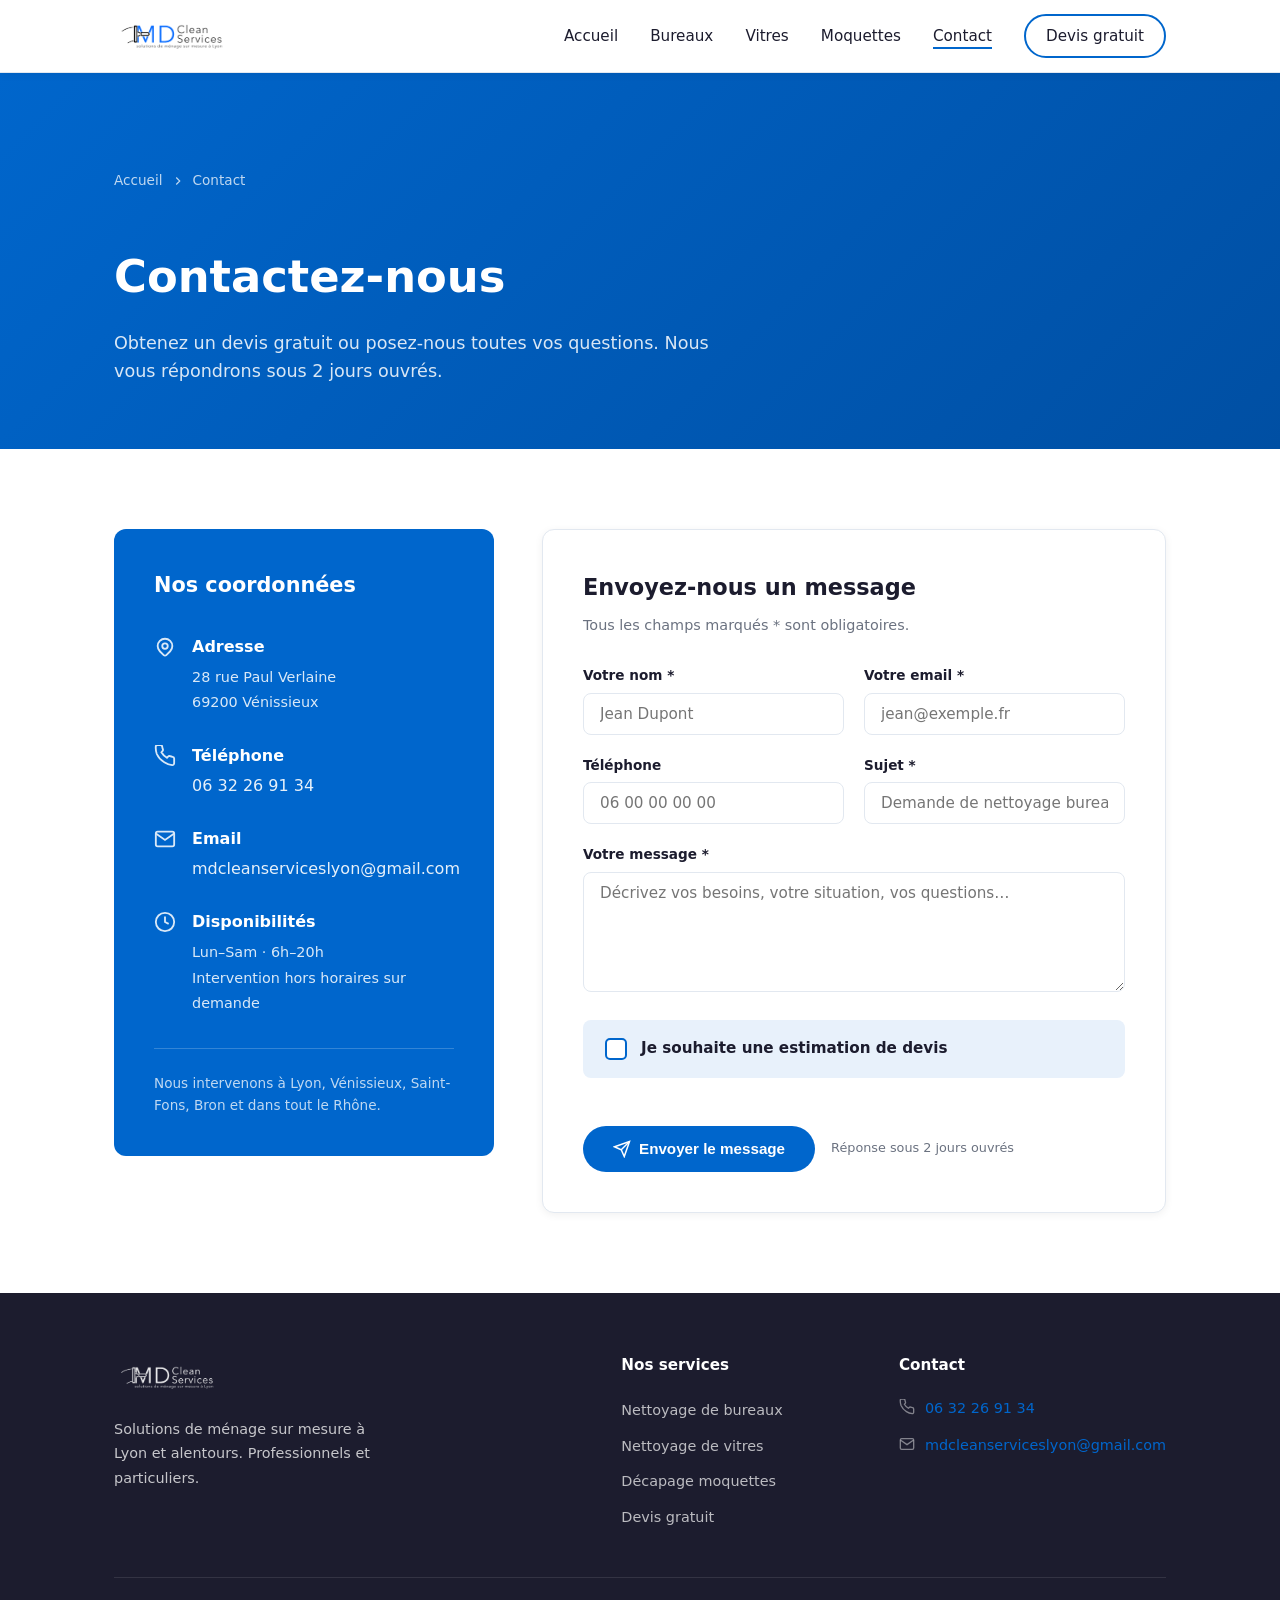
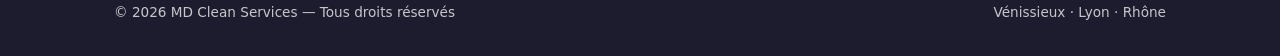
==== contact.html @ 0ec76979 "feat: 🚀 init site statique MD Clean Services — bêta - Pages : accueil, bureaux, vitres, moquettes, c" ====
<!DOCTYPE html>
<html lang="fr">
<head>
  <meta charset="UTF-8">
  <meta name="viewport" content="width=device-width, initial-scale=1.0">
  <title>Contact & Devis gratuit – MD Clean Services Lyon</title>
  <meta name="description" content="Contactez MD Clean Services pour un devis de nettoyage gratuit à Lyon et Vénissieux. Formulaire en ligne, téléphone et email.">
  <link rel="canonical" href="https://www.mdcleanservices.com/contact.html">
  <link rel="icon" type="image/png" href="images/logo.png">
  <link rel="stylesheet" href="css/style.css">
  <!-- Cloudflare Turnstile (anti-spam invisible) -->
  <script src="https://challenges.cloudflare.com/turnstile/v0/api.js" async defer></script>
</head>
<body>

<header>
  <nav class="container">
    <a href="index.html" class="nav-logo">
      <img src="images/logo.png" alt="MD Clean Services" width="160" height="69">
    </a>
    <ul class="nav-links" id="nav-links">
      <li><a href="index.html">Accueil</a></li>
      <li><a href="nettoyage-bureaux.html">Bureaux</a></li>
      <li><a href="nettoyage-vitres.html">Vitres</a></li>
      <li><a href="moquettes.html">Moquettes</a></li>
      <li><a href="contact.html">Contact</a></li>
      <li><a href="contact.html" class="btn btn-outline" style="padding:8px 20px">Devis gratuit</a></li>
    </ul>
    <button class="nav-burger" aria-label="Ouvrir le menu" aria-expanded="false">
      <span></span><span></span><span></span>
    </button>
  </nav>
</header>

<section class="page-hero">
  <div class="container">
    <nav class="breadcrumb" aria-label="Fil d'Ariane">
      <a href="index.html">Accueil</a>
      <svg width="14" height="14" viewBox="0 0 24 24" fill="none" stroke="currentColor" stroke-width="2"><path d="m9 18 6-6-6-6"/></svg>
      <span>Contact</span>
    </nav>
    <h1>Contactez-nous</h1>
    <p>Obtenez un devis gratuit ou posez-nous toutes vos questions. Nous vous répondrons sous 2 jours ouvrés.</p>
  </div>
</section>

<section>
  <div class="container">
    <div class="contact-grid">

      <aside class="contact-info">
        <h3>Nos coordonnées</h3>

        <div class="contact-info-item">
          <svg width="22" height="22" viewBox="0 0 24 24" fill="none" stroke="currentColor" stroke-width="2"><path d="M17.657 16.657L13.414 20.9a1.998 1.998 0 01-2.827 0l-4.244-4.243a8 8 0 1111.314 0z"/><path d="M15 11a3 3 0 11-6 0 3 3 0 016 0z"/></svg>
          <div>
            <strong>Adresse</strong>
            <span>28 rue Paul Verlaine<br>69200 Vénissieux</span>
          </div>
        </div>

        <div class="contact-info-item">
          <svg width="22" height="22" viewBox="0 0 24 24" fill="none" stroke="currentColor" stroke-width="2"><path d="M22 16.92v3a2 2 0 01-2.18 2 19.79 19.79 0 01-8.63-3.07A19.5 19.5 0 013.07 9.82 19.79 19.79 0 012 1.18 2 2 0 013.96 0h3a2 2 0 012 1.72c.127.96.361 1.903.7 2.81a2 2 0 01-.45 2.11L8.09 7.91a16 16 0 006 6l1.27-1.27a2 2 0 012.11-.45c.907.339 1.85.573 2.81.7A2 2 0 0122 14.92z"/></svg>
          <div>
            <strong>Téléphone</strong>
            <a href="tel:0632269134">06 32 26 91 34</a>
          </div>
        </div>

        <div class="contact-info-item">
          <svg width="22" height="22" viewBox="0 0 24 24" fill="none" stroke="currentColor" stroke-width="2"><path d="M4 4h16c1.1 0 2 .9 2 2v12c0 1.1-.9 2-2 2H4c-1.1 0-2-.9-2-2V6c0-1.1.9-2 2-2z"/><polyline points="22,6 12,13 2,6"/></svg>
          <div>
            <strong>Email</strong>
            <a href="mailto:mdcleanserviceslyon@gmail.com">mdcleanserviceslyon@gmail.com</a>
          </div>
        </div>

        <div class="contact-info-item">
          <svg width="22" height="22" viewBox="0 0 24 24" fill="none" stroke="currentColor" stroke-width="2"><circle cx="12" cy="12" r="10"/><polyline points="12 6 12 12 16 14"/></svg>
          <div>
            <strong>Disponibilités</strong>
            <span>Lun–Sam · 6h–20h<br>Intervention hors horaires sur demande</span>
          </div>
        </div>

        <div style="margin-top:32px;padding-top:24px;border-top:1px solid rgba(255,255,255,.2)">
          <p style="font-size:.85rem;opacity:.75;line-height:1.6">
            Nous intervenons à Lyon, Vénissieux, Saint-Fons, Bron et dans tout le Rhône.
          </p>
        </div>
      </aside>

      <div class="form-card">
        <h2 style="font-size:1.4rem;font-weight:700;margin-bottom:8px">Envoyez-nous un message</h2>
        <p style="color:#6b7280;font-size:.9rem;margin-bottom:28px">Tous les champs marqués * sont obligatoires.</p>

        <!--
          Remplacez l'action par votre endpoint Formspree :
          https://formspree.io/f/VOTRE_ID
          → Compte gratuit sur formspree.io (50 soumissions/mois)

          Pour Turnstile : remplacez data-sitekey par votre clé Cloudflare
          → dash.cloudflare.com > Turnstile > Add Site
        -->
        <form
          id="contact-form"
          action="https://formspree.io/f/VOTRE_ID_FORMSPREE"
          method="POST"
          novalidate
        >
          <input type="text" name="_gotcha" style="display:none" tabindex="-1" autocomplete="off">
          <input type="hidden" name="_subject" value="Nouveau message – MD Clean Services">

          <div class="form-row">
            <div class="form-group">
              <label for="nom">Votre nom *</label>
              <input type="text" id="nom" name="nom" required placeholder="Jean Dupont" autocomplete="name">
            </div>
            <div class="form-group">
              <label for="email">Votre email *</label>
              <input type="email" id="email" name="email" required placeholder="jean@exemple.fr" autocomplete="email">
            </div>
          </div>

          <div class="form-row">
            <div class="form-group">
              <label for="telephone">Téléphone</label>
              <input type="tel" id="telephone" name="telephone" placeholder="06 00 00 00 00" autocomplete="tel">
            </div>
            <div class="form-group">
              <label for="sujet">Sujet *</label>
              <input type="text" id="sujet" name="sujet" required placeholder="Demande de nettoyage bureaux">
            </div>
          </div>

          <div class="form-group">
            <label for="message">Votre message *</label>
            <textarea id="message" name="message" required placeholder="Décrivez vos besoins, votre situation, vos questions…"></textarea>
          </div>

          <div class="form-group" style="margin-bottom:0">
            <label class="devis-toggle">
              <input type="checkbox" id="devis-check" name="devis_demande" value="oui">
              <span class="devis-toggle-box" aria-hidden="true"></span>
              <span class="devis-toggle-label">Je souhaite une estimation de devis</span>
            </label>
          </div>

          <div class="devis-section" id="devis-section">
            <h4>
              <svg width="18" height="18" viewBox="0 0 24 24" fill="none" stroke="currentColor" stroke-width="2"><path d="M9 7H6a2 2 0 00-2 2v9a2 2 0 002 2h9a2 2 0 002-2v-3M18 2l4 4-10 10H8v-4L18 2z"/></svg>
              Estimation tarifaire indicative
            </h4>

            <div class="devis-select-group">
              <label for="service-select">Type de prestation</label>
              <select id="service-select" name="service">
                <option value="bureaux">Nettoyage de bureaux / locaux</option>
                <option value="vitres">Nettoyage de vitres</option>
                <option value="moquettes">Décapage de moquettes</option>
              </select>
            </div>

            <div class="slider-group">
              <label for="surface-slider">
                Surface à nettoyer
                <span class="slider-value" id="surface-value">100 m²</span>
              </label>
              <input type="range" id="surface-slider" name="surface" min="20" max="500" value="100" step="5">
              <div style="display:flex;justify-content:space-between;font-size:.75rem;color:#6b7280;margin-top:4px">
                <span>20 m²</span><span>500 m²</span>
              </div>
            </div>

            <div class="devis-select-group">
              <label for="freq-select">Fréquence d'interventions par mois</label>
              <select id="freq-select" name="frequence">
                <option value="1">1 fois par mois</option>
                <option value="2">2 fois par mois</option>
                <option value="3" selected>3 fois par mois</option>
                <option value="4">4 fois par mois</option>
                <option value="8">Hebdomadaire (4–5×/mois)</option>
                <option value="20">Quotidien (5j/7)</option>
              </select>
            </div>

            <input type="hidden" id="devis-hidden" name="estimation_devis">

            <div class="devis-result">
              <div class="devis-result-label">Estimation mensuelle</div>
              <div class="devis-result-price" id="devis-price">—</div>
              <div class="devis-result-note">Estimation indicative HT · Devis définitif après visite</div>
            </div>
          </div>

          <!-- Cloudflare Turnstile widget -->
          <div class="turnstile-wrap">
            <!--
              Remplacez VOTRE_SITE_KEY_TURNSTILE par la clé obtenue sur
              dash.cloudflare.com/turnstile (gratuit, aucune limite).
              En attendant, utilisez la clé de test : 1x00000000000000000000AA
            -->
            <div class="cf-turnstile" data-sitekey="VOTRE_SITE_KEY_TURNSTILE" data-theme="light"></div>
          </div>

          <div class="form-submit">
            <button type="submit" class="btn btn-primary">
              <svg width="18" height="18" viewBox="0 0 24 24" fill="none" stroke="currentColor" stroke-width="2"><line x1="22" y1="2" x2="11" y2="13"/><polygon points="22 2 15 22 11 13 2 9 22 2"/></svg>
              Envoyer le message
            </button>
            <span style="font-size:.8rem;color:#6b7280">Réponse sous 2 jours ouvrés</span>
          </div>

          <div class="form-message" id="form-message" role="alert"></div>
        </form>
      </div>

    </div>
  </div>
</section>

<footer>
  <div class="container">
    <div class="footer-grid">
      <div class="footer-brand">
        <img src="images/logo.png" alt="MD Clean Services">
        <p>Solutions de ménage sur mesure à Lyon et alentours. Professionnels et particuliers.</p>
      </div>
      <div class="footer-col">
        <h4>Nos services</h4>
        <ul class="footer-links">
          <li><a href="nettoyage-bureaux.html">Nettoyage de bureaux</a></li>
          <li><a href="nettoyage-vitres.html">Nettoyage de vitres</a></li>
          <li><a href="moquettes.html">Décapage moquettes</a></li>
          <li><a href="contact.html">Devis gratuit</a></li>
        </ul>
      </div>
      <div class="footer-col">
        <h4>Contact</h4>
        <div class="footer-contact-item">
          <svg width="16" height="16" viewBox="0 0 24 24" fill="none" stroke="currentColor" stroke-width="2"><path d="M22 16.92v3a2 2 0 01-2.18 2 19.79 19.79 0 01-8.63-3.07A19.5 19.5 0 013.07 9.82 19.79 19.79 0 012 1.18 2 2 0 013.96 0h3a2 2 0 012 1.72c.127.96.361 1.903.7 2.81a2 2 0 01-.45 2.11L8.09 7.91a16 16 0 006 6l1.27-1.27a2 2 0 012.11-.45c.907.339 1.85.573 2.81.7A2 2 0 0122 14.92z"/></svg>
          <a href="tel:0632269134">06 32 26 91 34</a>
        </div>
        <div class="footer-contact-item">
          <svg width="16" height="16" viewBox="0 0 24 24" fill="none" stroke="currentColor" stroke-width="2"><path d="M4 4h16c1.1 0 2 .9 2 2v12c0 1.1-.9 2-2 2H4c-1.1 0-2-.9-2-2V6c0-1.1.9-2 2-2z"/><polyline points="22,6 12,13 2,6"/></svg>
          <a href="mailto:mdcleanserviceslyon@gmail.com">mdcleanserviceslyon@gmail.com</a>
        </div>
      </div>
    </div>
    <hr class="footer-divider">
    <div class="footer-bottom">
      <span>© 2026 MD Clean Services — Tous droits réservés</span>
      <span>Vénissieux · Lyon · Rhône</span>
    </div>
  </div>
</footer>

<script src="js/main.js"></script>
<script src="js/devis.js"></script>

<script src="js/matomo.js"></script>
</body>
</html>
---- css/style.css ----
/* ===== RESET & BASE ===== */
*, *::before, *::after { box-sizing: border-box; margin: 0; padding: 0; }

:root {
  --blue: #0066cc;
  --blue-dark: #004fa3;
  --blue-light: #e8f1fb;
  --dark: #1c1c2e;
  --gray: #6b7280;
  --gray-light: #f4f6f9;
  --white: #ffffff;
  --border: #e2e8f0;
  --shadow: 0 4px 24px rgba(0,0,0,.08);
  --shadow-sm: 0 2px 8px rgba(0,0,0,.06);
  --radius: 12px;
  --radius-sm: 8px;
  --transition: .25s ease;
  --font: 'Segoe UI', system-ui, -apple-system, sans-serif;
}

html { scroll-behavior: smooth; font-size: 16px; }

body {
  font-family: var(--font);
  color: var(--dark);
  line-height: 1.6;
  background: var(--white);
}

img { max-width: 100%; height: auto; display: block; }
a { color: var(--blue); text-decoration: none; transition: color var(--transition); }
a:hover { color: var(--blue-dark); }

.container {
  max-width: 1100px;
  margin: 0 auto;
  padding: 0 24px;
}

/* ===== BOUTONS ===== */
.btn {
  display: inline-flex;
  align-items: center;
  gap: 8px;
  padding: 12px 28px;
  border-radius: 50px;
  font-size: .95rem;
  font-weight: 600;
  cursor: pointer;
  border: 2px solid transparent;
  transition: all var(--transition);
  text-decoration: none;
}

.btn-primary {
  background: var(--blue);
  color: var(--white);
}
.btn-primary:hover {
  background: var(--blue-dark);
  color: var(--white);
  transform: translateY(-2px);
  box-shadow: 0 6px 20px rgba(0,102,204,.3);
}

.btn-outline {
  background: transparent;
  color: var(--blue);
  border-color: var(--blue);
}
.btn-outline:hover {
  background: var(--blue);
  color: var(--white);
  transform: translateY(-2px);
}

.btn-white {
  background: var(--white);
  color: var(--blue);
}
.btn-white:hover {
  background: var(--blue-light);
  color: var(--blue-dark);
  transform: translateY(-2px);
}

/* ===== HEADER / NAV ===== */
header {
  position: sticky;
  top: 0;
  z-index: 100;
  background: var(--white);
  border-bottom: 1px solid var(--border);
  box-shadow: var(--shadow-sm);
}

nav {
  display: flex;
  align-items: center;
  justify-content: space-between;
  height: 72px;
}

.nav-logo img {
  height: 52px;
  width: auto;
}

.nav-links {
  display: flex;
  align-items: center;
  gap: 32px;
  list-style: none;
}

.nav-links a {
  color: var(--dark);
  font-weight: 500;
  font-size: .95rem;
  position: relative;
}

.nav-links a:not(.btn)::after {
  content: '';
  position: absolute;
  left: 0; bottom: -4px;
  width: 0; height: 2px;
  background: var(--blue);
  transition: width var(--transition);
}

.nav-links a:not(.btn):hover::after,
.nav-links a:not(.btn).active::after { width: 100%; }
.nav-links a:not(.btn):hover { color: var(--blue); }

/* Le bouton CTA de la nav garde ses propres couleurs */
.nav-links .btn { position: static; }

.nav-burger {
  display: none;
  background: none;
  border: none;
  cursor: pointer;
  padding: 8px;
}

.nav-burger span {
  display: block;
  width: 24px;
  height: 2px;
  background: var(--dark);
  margin: 5px 0;
  transition: all var(--transition);
}

/* ===== HERO ===== */
.hero {
  background: linear-gradient(135deg, #0066cc 0%, #004fa3 60%, #003580 100%);
  color: var(--white);
  padding: 96px 0 80px;
  text-align: center;
  position: relative;
  overflow: hidden;
}

.hero::before {
  content: '';
  position: absolute;
  inset: 0;
  background: url("data:image/svg+xml,%3Csvg width='60' height='60' viewBox='0 0 60 60' xmlns='http://www.w3.org/2000/svg'%3E%3Cg fill='none' fill-rule='evenodd'%3E%3Cg fill='%23ffffff' fill-opacity='0.04'%3E%3Cpath d='M36 34v-4h-2v4h-4v2h4v4h2v-4h4v-2h-4zm0-30V0h-2v4h-4v2h4v4h2V6h4V4h-4zM6 34v-4H4v4H0v2h4v4h2v-4h4v-2H6zM6 4V0H4v4H0v2h4v4h2V6h4V4H6z'/%3E%3C/g%3E%3C/g%3E%3C/svg%3E");
}

.hero-content { position: relative; }

.hero h1 {
  font-size: clamp(2rem, 5vw, 3.2rem);
  font-weight: 800;
  line-height: 1.2;
  margin-bottom: 20px;
}

.hero h1 span { color: #7ec8e3; }

.hero p {
  font-size: 1.15rem;
  opacity: .9;
  max-width: 560px;
  margin: 0 auto 36px;
}

.hero-cta {
  display: flex;
  gap: 16px;
  justify-content: center;
  flex-wrap: wrap;
}

.hero-badges {
  display: flex;
  gap: 24px;
  justify-content: center;
  flex-wrap: wrap;
  margin-top: 48px;
  padding-top: 40px;
  border-top: 1px solid rgba(255,255,255,.2);
}

.hero-badge {
  display: flex;
  align-items: center;
  gap: 10px;
  font-size: .9rem;
  opacity: .9;
}

.hero-badge svg { opacity: .8; }

/* ===== SECTIONS ===== */
section { padding: 80px 0; }

.section-label {
  font-size: .8rem;
  font-weight: 700;
  letter-spacing: .12em;
  text-transform: uppercase;
  color: var(--blue);
  margin-bottom: 12px;
}

.section-title {
  font-size: clamp(1.6rem, 3.5vw, 2.4rem);
  font-weight: 800;
  line-height: 1.25;
  margin-bottom: 16px;
  color: var(--dark);
}

.section-subtitle {
  font-size: 1.05rem;
  color: var(--gray);
  max-width: 540px;
}

.section-header { margin-bottom: 52px; }
.section-header.centered { text-align: center; }
.section-header.centered .section-subtitle { margin: 0 auto; }

/* ===== SERVICES ===== */
.services { background: var(--gray-light); }

.services-grid {
  display: grid;
  grid-template-columns: repeat(auto-fit, minmax(300px, 1fr));
  gap: 28px;
}

.service-card {
  background: var(--white);
  border-radius: var(--radius);
  overflow: hidden;
  box-shadow: var(--shadow-sm);
  transition: all var(--transition);
  display: flex;
  flex-direction: column;
}

.service-card:hover {
  transform: translateY(-6px);
  box-shadow: var(--shadow);
}

.service-card-icon {
  background: var(--blue-light);
  padding: 28px;
  display: flex;
  align-items: center;
  justify-content: center;
}

.service-card-icon svg {
  color: var(--blue);
}

.service-card-body {
  padding: 28px;
  flex: 1;
  display: flex;
  flex-direction: column;
}

.service-card h3 {
  font-size: 1.2rem;
  font-weight: 700;
  margin-bottom: 10px;
  color: var(--dark);
}

.service-card p {
  color: var(--gray);
  font-size: .95rem;
  margin-bottom: 20px;
  flex: 1;
}

.service-card .btn {
  align-self: flex-start;
}

/* ===== POURQUOI NOUS ===== */
.why-grid {
  display: grid;
  grid-template-columns: repeat(auto-fit, minmax(220px, 1fr));
  gap: 28px;
}

.why-item {
  text-align: center;
  padding: 32px 20px;
  border-radius: var(--radius);
  background: var(--white);
  border: 1px solid var(--border);
  transition: all var(--transition);
}

.why-item:hover {
  border-color: var(--blue);
  box-shadow: var(--shadow);
}

.why-icon {
  width: 60px; height: 60px;
  background: var(--blue-light);
  border-radius: 50%;
  display: flex;
  align-items: center;
  justify-content: center;
  margin: 0 auto 16px;
  color: var(--blue);
}

.why-item h4 {
  font-size: 1rem;
  font-weight: 700;
  margin-bottom: 8px;
}

.why-item p {
  font-size: .9rem;
  color: var(--gray);
}

/* ===== CTA BAND ===== */
.cta-band {
  background: linear-gradient(135deg, #0066cc, #004fa3);
  color: var(--white);
  text-align: center;
  padding: 72px 0;
}

.cta-band h2 {
  font-size: clamp(1.6rem, 3vw, 2.2rem);
  font-weight: 800;
  margin-bottom: 12px;
}

.cta-band p {
  font-size: 1.05rem;
  opacity: .85;
  margin-bottom: 32px;
}

/* ===== SERVICE DETAIL PAGE ===== */
.page-hero {
  background: linear-gradient(135deg, #0066cc 0%, #004fa3 100%);
  color: var(--white);
  padding: 72px 0 64px;
}

.page-hero h1 {
  font-size: clamp(1.8rem, 4vw, 2.8rem);
  font-weight: 800;
  margin-bottom: 16px;
}

.page-hero p {
  font-size: 1.1rem;
  opacity: .85;
  max-width: 600px;
}

.breadcrumb {
  display: flex;
  align-items: center;
  justify-content: flex-start;
  gap: 8px;
  font-size: .85rem;
  margin-bottom: 24px;
  opacity: .75;
}

.breadcrumb a { color: inherit; }

.detail-grid {
  display: grid;
  grid-template-columns: 1fr 1fr;
  gap: 60px;
  align-items: center;
}

.detail-grid.reverse { direction: rtl; }
.detail-grid.reverse > * { direction: ltr; }

.detail-list {
  list-style: none;
  margin-top: 24px;
}

.detail-list li {
  display: flex;
  align-items: flex-start;
  gap: 12px;
  padding: 12px 0;
  border-bottom: 1px solid var(--border);
  font-size: .95rem;
}

.detail-list li:last-child { border-bottom: none; }

.detail-list li::before {
  content: '';
  width: 20px; height: 20px;
  background: var(--blue-light);
  border-radius: 50%;
  flex-shrink: 0;
  margin-top: 2px;
  background-image: url("data:image/svg+xml,%3Csvg xmlns='http://www.w3.org/2000/svg' viewBox='0 0 20 20' fill='%230066cc'%3E%3Cpath fill-rule='evenodd' d='M16.707 5.293a1 1 0 010 1.414l-8 8a1 1 0 01-1.414 0l-4-4a1 1 0 011.414-1.414L8 12.586l7.293-7.293a1 1 0 011.414 0z' clip-rule='evenodd'/%3E%3C/svg%3E");
  background-size: 14px;
  background-position: center;
  background-repeat: no-repeat;
}

.service-image {
  border-radius: var(--radius);
  overflow: hidden;
  box-shadow: var(--shadow);
}

.service-image img {
  width: 100%;
  height: 360px;
  object-fit: cover;
}

/* Image en format portrait : hauteur naturelle, pas de crop */
.service-image.portrait {
  align-self: start;
}
.service-image.portrait img {
  height: auto;
  max-height: 560px;
  object-fit: cover;
  object-position: center top;
}

.service-image-placeholder {
  width: 100%;
  height: 360px;
  background: linear-gradient(135deg, var(--blue-light), #d0e8ff);
  display: flex;
  align-items: center;
  justify-content: center;
  border-radius: var(--radius);
  color: var(--blue);
}

/* ===== CONTACT PAGE ===== */
.contact-grid {
  display: grid;
  grid-template-columns: 380px 1fr;
  gap: 48px;
  align-items: start;
}

.contact-info {
  background: var(--blue);
  color: var(--white);
  border-radius: var(--radius);
  padding: 40px;
}

.contact-info h3 {
  font-size: 1.3rem;
  font-weight: 700;
  margin-bottom: 32px;
}

.contact-info-item {
  display: flex;
  align-items: flex-start;
  gap: 16px;
  margin-bottom: 28px;
}

.contact-info-item svg {
  flex-shrink: 0;
  opacity: .85;
  margin-top: 2px;
}

.contact-info-item strong { display: block; margin-bottom: 4px; }
.contact-info-item span { font-size: .9rem; opacity: .85; }
.contact-info-item a { color: var(--white); opacity: .9; }
.contact-info-item a:hover { opacity: 1; }

/* ===== FORMULAIRE ===== */
.form-card {
  background: var(--white);
  border: 1px solid var(--border);
  border-radius: var(--radius);
  padding: 40px;
  box-shadow: var(--shadow-sm);
}

.form-row {
  display: grid;
  grid-template-columns: 1fr 1fr;
  gap: 20px;
}

.form-group {
  margin-bottom: 20px;
}

.form-group label:not(.devis-toggle) {
  display: block;
  font-size: .85rem;
  font-weight: 600;
  color: var(--dark);
  margin-bottom: 6px;
}

.form-group input,
.form-group textarea,
.form-group select {
  width: 100%;
  padding: 11px 16px;
  border: 1.5px solid var(--border);
  border-radius: var(--radius-sm);
  font-family: var(--font);
  font-size: .95rem;
  color: var(--dark);
  background: var(--white);
  transition: border-color var(--transition), box-shadow var(--transition);
  appearance: none;
}

.form-group input:focus,
.form-group textarea:focus,
.form-group select:focus {
  outline: none;
  border-color: var(--blue);
  box-shadow: 0 0 0 3px rgba(0,102,204,.12);
}

.form-group textarea { resize: vertical; min-height: 120px; }

/* Devis toggle */
.devis-toggle {
  display: flex !important;  /* surpasse le display:block de .form-group label */
  align-items: center;
  gap: 14px;
  padding: 16px 20px;
  background: var(--blue-light);
  border-radius: var(--radius-sm);
  cursor: pointer;
  margin-bottom: 0;
  border: 2px solid transparent;
  transition: border-color var(--transition), background var(--transition);
  user-select: none;
}

.devis-toggle:has(input:checked) {
  border-color: var(--blue);
  background: #d6e9f8;
}

/* Checkbox natif masqué — remplacé par .devis-toggle-box */
.devis-toggle input[type="checkbox"] {
  position: absolute;
  opacity: 0;
  width: 0;
  height: 0;
  pointer-events: none;
}

/* Checkbox custom */
.devis-toggle-box {
  width: 22px;
  height: 22px;
  flex-shrink: 0;
  border: 2px solid var(--blue);
  border-radius: 5px;
  background: var(--white);
  display: flex;
  align-items: center;
  justify-content: center;
  transition: background var(--transition);
}

.devis-toggle-box::after {
  content: '';
  display: block;
  width: 5px;
  height: 10px;
  border: 2.5px solid var(--white);
  border-top: none;
  border-left: none;
  transform: rotate(45deg) translateY(-1px);
  opacity: 0;
  transition: opacity var(--transition);
}

.devis-toggle:has(input:checked) .devis-toggle-box {
  background: var(--blue);
}

.devis-toggle:has(input:checked) .devis-toggle-box::after {
  opacity: 1;
}

.devis-toggle-label {
  display: flex;
  align-items: center;
  gap: 8px;
  font-weight: 600;
  font-size: .95rem;
  color: var(--dark);
  margin: 0;
  line-height: 1.3;
}

/* Devis section */
.devis-section {
  display: none;
  background: var(--gray-light);
  border-radius: var(--radius-sm);
  padding: 28px;
  margin-top: 20px;
  border: 1px solid var(--border);
}

.devis-section.visible { display: block; }

.devis-section h4 {
  font-size: 1rem;
  font-weight: 700;
  margin-bottom: 24px;
  color: var(--dark);
  display: flex;
  align-items: center;
  gap: 8px;
}

.slider-group {
  margin-bottom: 20px;
}

.slider-group label {
  display: flex;
  justify-content: space-between;
  align-items: center;
  font-size: .85rem;
  font-weight: 600;
  color: var(--dark);
  margin-bottom: 10px;
}

.slider-value {
  background: var(--blue);
  color: var(--white);
  padding: 2px 10px;
  border-radius: 20px;
  font-size: .8rem;
  font-weight: 700;
  min-width: 70px;
  text-align: center;
}

input[type="range"] {
  width: 100%;
  height: 6px;
  border-radius: 3px;
  background: var(--border);
  cursor: pointer;
  accent-color: var(--blue);
  border: none;
  padding: 0;
}

.devis-select-group {
  margin-bottom: 20px;
}

.devis-select-group label {
  display: block;
  font-size: .85rem;
  font-weight: 600;
  color: var(--dark);
  margin-bottom: 6px;
}

.devis-select-group select {
  width: 100%;
  padding: 11px 16px;
  border: 1.5px solid var(--border);
  border-radius: var(--radius-sm);
  font-family: var(--font);
  font-size: .95rem;
  background: var(--white);
  color: var(--dark);
  cursor: pointer;
  appearance: none;
  background-image: url("data:image/svg+xml,%3Csvg xmlns='http://www.w3.org/2000/svg' width='16' height='16' viewBox='0 0 24 24' fill='none' stroke='%236b7280' stroke-width='2'%3E%3Cpath d='m6 9 6 6 6-6'/%3E%3C/svg%3E");
  background-repeat: no-repeat;
  background-position: right 12px center;
  background-size: 16px;
}

.devis-select-group select:focus {
  outline: none;
  border-color: var(--blue);
  box-shadow: 0 0 0 3px rgba(0,102,204,.12);
}

.devis-result {
  margin-top: 24px;
  background: var(--white);
  border: 2px solid var(--blue);
  border-radius: var(--radius-sm);
  padding: 20px 24px;
  text-align: center;
}

.devis-result-label {
  font-size: .8rem;
  font-weight: 600;
  letter-spacing: .08em;
  text-transform: uppercase;
  color: var(--gray);
  margin-bottom: 4px;
}

.devis-result-price {
  font-size: 2rem;
  font-weight: 800;
  color: var(--blue);
  line-height: 1;
  margin-bottom: 6px;
}

.devis-result-note {
  font-size: .8rem;
  color: var(--gray);
  font-style: italic;
}

.form-submit {
  margin-top: 28px;
  display: flex;
  align-items: center;
  gap: 16px;
  flex-wrap: wrap;
}

.form-message {
  display: none;
  padding: 12px 20px;
  border-radius: var(--radius-sm);
  font-size: .9rem;
  font-weight: 600;
  margin-top: 16px;
}

.form-message.success {
  background: #d1fae5;
  color: #065f46;
  border: 1px solid #6ee7b7;
  display: block;
}

.form-message.error {
  background: #fee2e2;
  color: #991b1b;
  border: 1px solid #fca5a5;
  display: block;
}

/* ===== FOOTER ===== */
footer {
  background: var(--dark);
  color: rgba(255,255,255,.75);
  padding: 60px 0 32px;
}

.footer-grid {
  display: grid;
  grid-template-columns: 2fr 1fr 1fr;
  gap: 48px;
  margin-bottom: 48px;
}

.footer-brand img {
  height: 48px;
  width: auto;
  margin-bottom: 16px;
  filter: brightness(0) invert(1);
  opacity: .9;
}

.footer-brand p {
  font-size: .9rem;
  line-height: 1.7;
  max-width: 280px;
}

.footer-col h4 {
  color: var(--white);
  font-size: .95rem;
  font-weight: 700;
  margin-bottom: 20px;
}

.footer-links {
  list-style: none;
  display: flex;
  flex-direction: column;
  gap: 10px;
}

.footer-links a {
  color: rgba(255,255,255,.7);
  font-size: .9rem;
  transition: color var(--transition);
}

.footer-links a:hover { color: var(--white); }

.footer-contact-item {
  display: flex;
  align-items: flex-start;
  gap: 10px;
  margin-bottom: 14px;
  font-size: .9rem;
}

.footer-contact-item svg { flex-shrink: 0; opacity: .6; margin-top: 2px; }

.footer-divider {
  border: none;
  border-top: 1px solid rgba(255,255,255,.1);
  margin-bottom: 24px;
}

.footer-bottom {
  display: flex;
  align-items: center;
  justify-content: space-between;
  font-size: .85rem;
}

/* ===== UTILITAIRES ===== */
.text-center { text-align: center; }
.mt-4 { margin-top: 1rem; }
.mt-8 { margin-top: 2rem; }
.mb-0 { margin-bottom: 0; }

/* ===== RESPONSIVE ===== */
@media (max-width: 900px) {
  .contact-grid { grid-template-columns: 1fr; }
  .detail-grid { grid-template-columns: 1fr; }
  .detail-grid.reverse { direction: ltr; }
  .footer-grid { grid-template-columns: 1fr 1fr; }
  .footer-brand { grid-column: 1 / -1; }
}

@media (max-width: 680px) {
  section { padding: 56px 0; }
  .hero { padding: 64px 0 56px; }

  .nav-links { display: none; flex-direction: column; gap: 0; position: absolute; top: 72px; left: 0; right: 0; background: var(--white); border-bottom: 1px solid var(--border); padding: 12px 0; box-shadow: var(--shadow); }
  .nav-links.open { display: flex; }
  .nav-links li { width: 100%; }
  .nav-links a { display: block; padding: 12px 24px; }
  .nav-links a:not(.btn)::after { display: none; }
  .nav-links a:not(.btn).active {
    color: var(--blue);
    font-weight: 700;
    border-left: 3px solid var(--blue);
    padding-left: 21px;
  }
  .nav-burger { display: block; }

  .form-row { grid-template-columns: 1fr; }
  .footer-grid { grid-template-columns: 1fr; }
  .footer-bottom { flex-direction: column; gap: 8px; text-align: center; }
  .hero-badges { gap: 16px; }
  .hero-cta { flex-direction: column; align-items: center; }
  .form-card { padding: 24px; }
  .contact-info { padding: 28px; }
}

/* ===== GALERIE RÉALISATIONS ===== */
.gallery {
  background: var(--dark);
  color: var(--white);
}

.gallery .section-label { color: #7ec8e3; }
.gallery .section-title { color: var(--white); }
.gallery .section-subtitle { color: rgba(255,255,255,.65); }

.gallery-grid {
  display: grid;
  grid-template-columns: repeat(3, 1fr);
  grid-template-rows: 240px 240px;
  gap: 12px;
}

.gallery-item {
  overflow: hidden;
  border-radius: var(--radius-sm);
  cursor: pointer;
  position: relative;
}

.gallery-item img {
  width: 100%; height: 100%;
  object-fit: cover;
  transition: transform .4s ease;
}

.gallery-item:hover img { transform: scale(1.06); }

.gallery-item-caption {
  position: absolute;
  inset: 0;
  background: linear-gradient(to top, rgba(0,0,0,.65) 0%, transparent 50%);
  display: flex;
  align-items: flex-end;
  padding: 16px;
  opacity: 0;
  transition: opacity var(--transition);
}

.gallery-item:hover .gallery-item-caption { opacity: 1; }

.gallery-item-caption span {
  color: var(--white);
  font-size: .85rem;
  font-weight: 600;
}

/* Item large (premier) */
.gallery-item.large {
  grid-row: span 2;
}

@media (max-width: 768px) {
  .gallery-grid {
    grid-template-columns: repeat(2, 1fr);
    grid-template-rows: auto;
  }
  .gallery-item.large { grid-row: span 1; }
  .gallery-item { height: 180px; }
}

@media (max-width: 480px) {
  .gallery-grid { grid-template-columns: 1fr; }
  .gallery-item { height: 220px; }
}

/* ===== LIGHTBOX ===== */
.lightbox {
  display: none;
  position: fixed;
  inset: 0;
  z-index: 1000;
  background: rgba(0,0,0,.92);
  align-items: center;
  justify-content: center;
  padding: 24px;
  cursor: zoom-out;
}

.lightbox.open {
  display: flex;
}

.lightbox img {
  max-width: 100%;
  max-height: 90vh;
  object-fit: contain;
  border-radius: 6px;
  box-shadow: 0 8px 48px rgba(0,0,0,.6);
  cursor: default;
}

.lightbox-close {
  position: fixed;
  top: 20px; right: 24px;
  background: none;
  border: none;
  color: #fff;
  font-size: 2rem;
  line-height: 1;
  cursor: pointer;
  opacity: .7;
  transition: opacity var(--transition);
  z-index: 1001;
}
.lightbox-close:hover { opacity: 1; }

.lightbox-caption {
  position: fixed;
  bottom: 24px;
  left: 0; right: 0;
  text-align: center;
  color: rgba(255,255,255,.75);
  font-size: .9rem;
}

/* ===== TURNSTILE ===== */
.turnstile-wrap {
  margin-top: 20px;
  display: flex;
  justify-content: flex-start;
}
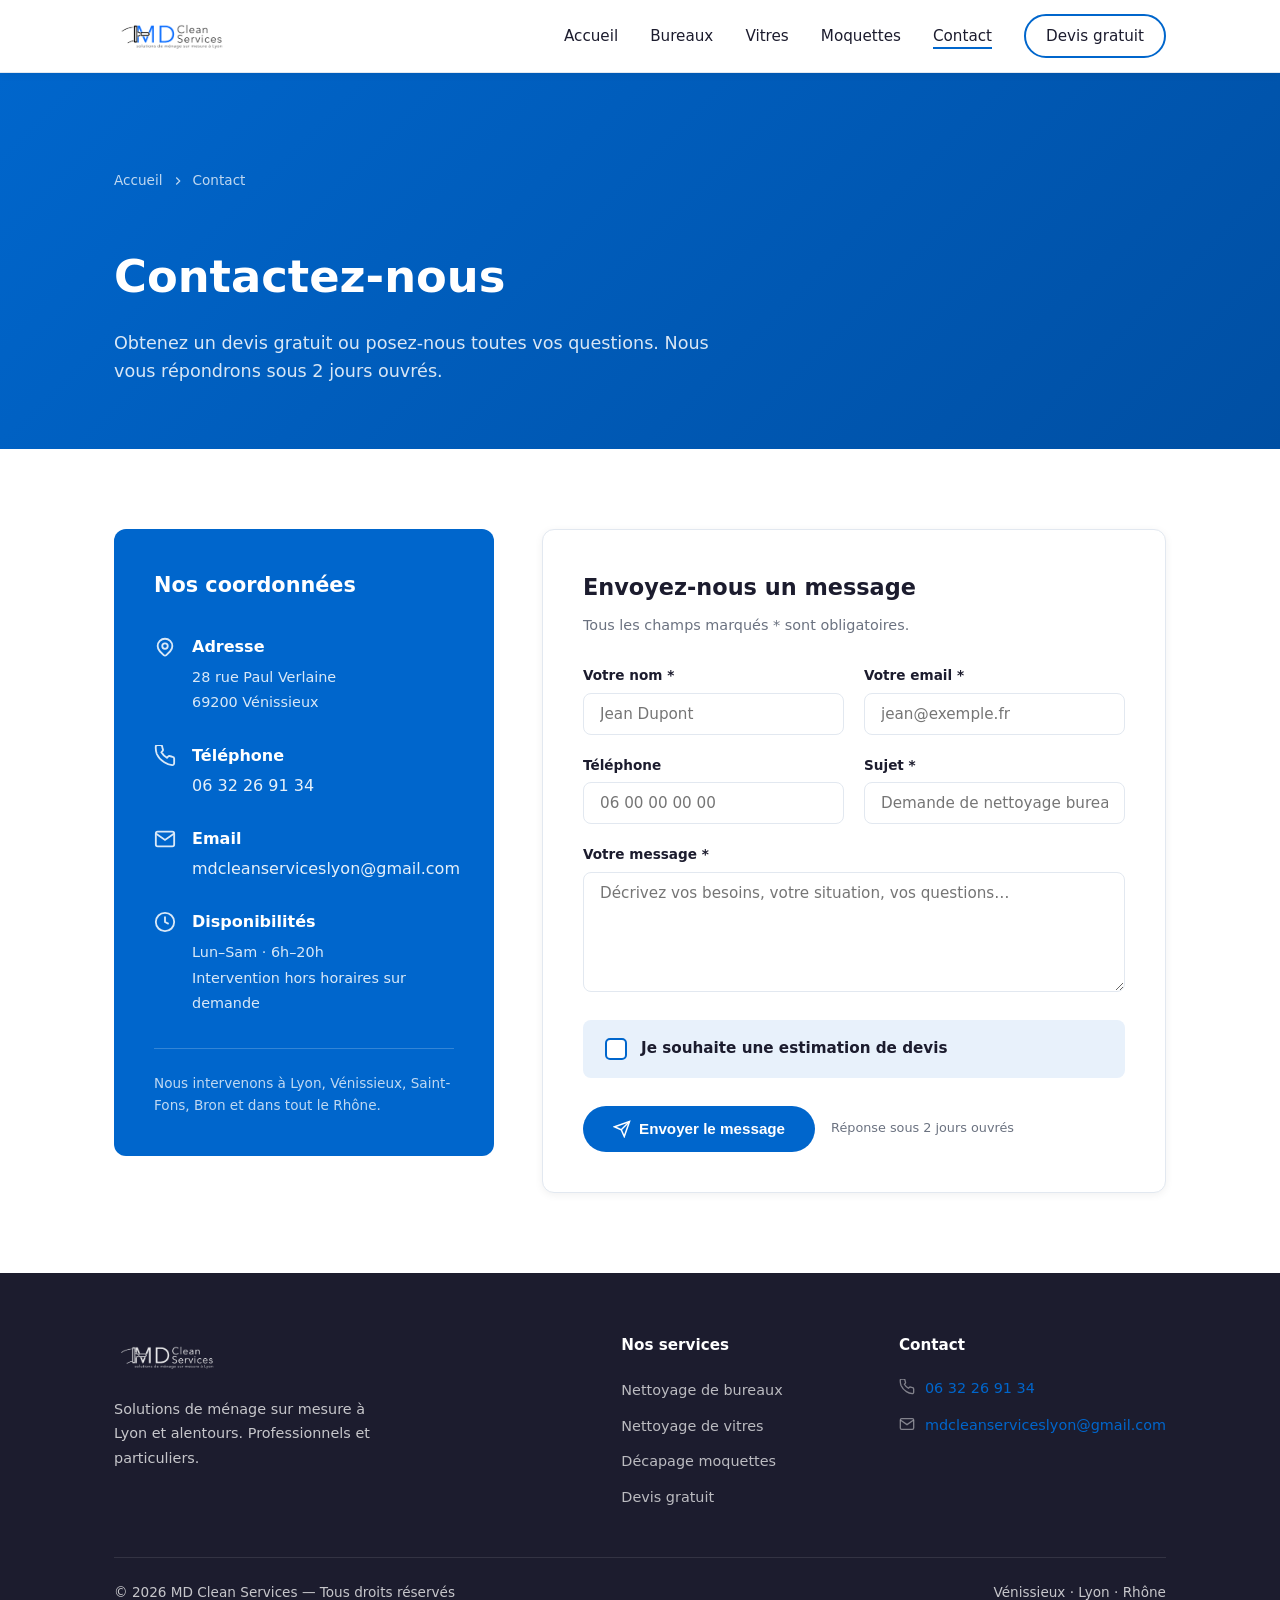
==== commit f22721b3: "fix: 🐛 formulaire contact — Formspree, validation et nettoyage - Endpoint Formspree configuré (xkoez" ====
--- a/contact.html
+++ b/contact.html
@@ -8,8 +8,6 @@
   <link rel="canonical" href="https://www.mdcleanservices.com/contact.html">
   <link rel="icon" type="image/png" href="images/logo.png">
   <link rel="stylesheet" href="css/style.css">
-  <!-- Cloudflare Turnstile (anti-spam invisible) -->
-  <script src="https://challenges.cloudflare.com/turnstile/v0/api.js" async defer></script>
 </head>
 <body>
 
@@ -94,17 +92,9 @@
         <h2 style="font-size:1.4rem;font-weight:700;margin-bottom:8px">Envoyez-nous un message</h2>
         <p style="color:#6b7280;font-size:.9rem;margin-bottom:28px">Tous les champs marqués * sont obligatoires.</p>
 
-        <!--
-          Remplacez l'action par votre endpoint Formspree :
-          https://formspree.io/f/VOTRE_ID
-          → Compte gratuit sur formspree.io (50 soumissions/mois)
-
-          Pour Turnstile : remplacez data-sitekey par votre clé Cloudflare
-          → dash.cloudflare.com > Turnstile > Add Site
-        -->
         <form
           id="contact-form"
-          action="https://formspree.io/f/VOTRE_ID_FORMSPREE"
+          action="https://formspree.io/f/xkoezrpw"
           method="POST"
           novalidate
         >
@@ -125,7 +115,7 @@
           <div class="form-row">
             <div class="form-group">
               <label for="telephone">Téléphone</label>
-              <input type="tel" id="telephone" name="telephone" placeholder="06 00 00 00 00" autocomplete="tel">
+              <input type="tel" id="telephone" name="telephone" placeholder="06 00 00 00 00" autocomplete="tel" pattern="[0-9\s\.\-\+]{10,15}">
             </div>
             <div class="form-group">
               <label for="sujet">Sujet *</label>
@@ -193,16 +183,6 @@
             </div>
           </div>
 
-          <!-- Cloudflare Turnstile widget -->
-          <div class="turnstile-wrap">
-            <!--
-              Remplacez VOTRE_SITE_KEY_TURNSTILE par la clé obtenue sur
-              dash.cloudflare.com/turnstile (gratuit, aucune limite).
-              En attendant, utilisez la clé de test : 1x00000000000000000000AA
-            -->
-            <div class="cf-turnstile" data-sitekey="VOTRE_SITE_KEY_TURNSTILE" data-theme="light"></div>
-          </div>
-
           <div class="form-submit">
             <button type="submit" class="btn btn-primary">
               <svg width="18" height="18" viewBox="0 0 24 24" fill="none" stroke="currentColor" stroke-width="2"><line x1="22" y1="2" x2="11" y2="13"/><polygon points="22 2 15 22 11 13 2 9 22 2"/></svg>
--- a/css/style.css
+++ b/css/style.css
@@ -795,6 +795,11 @@
   display: block;
 }
 
+.input-error {
+  border-color: #dc2626 !important;
+  box-shadow: 0 0 0 3px rgba(220, 38, 38, .15);
+}
+
 /* ===== FOOTER ===== */
 footer {
   background: var(--dark);
@@ -1030,8 +1035,3 @@
 }
 
 /* ===== TURNSTILE ===== */
-.turnstile-wrap {
-  margin-top: 20px;
-  display: flex;
-  justify-content: flex-start;
-}
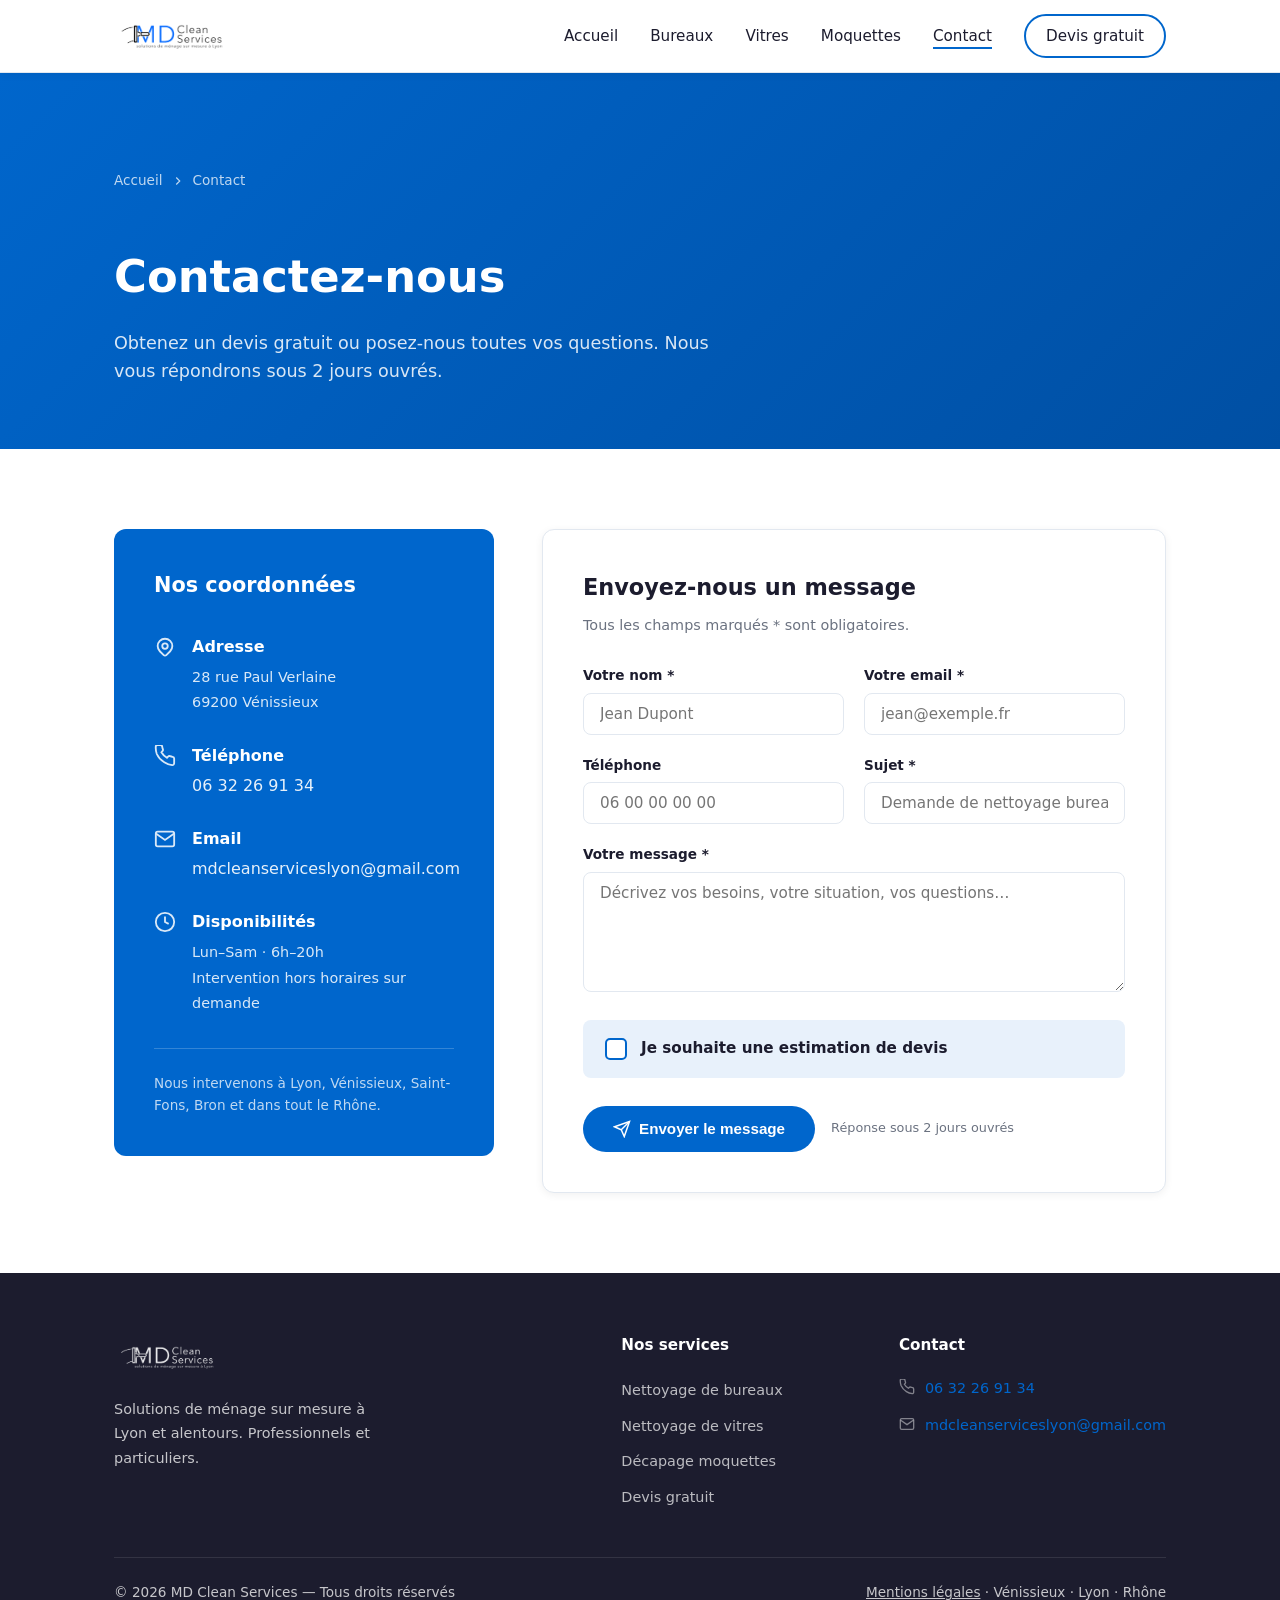
==== commit 2fe4316a: "feat: 📝 ajout page mentions légales et politique de confidentialité - Nouvelle page mentions-legales" ====
--- a/contact.html
+++ b/contact.html
@@ -230,7 +230,7 @@
     <hr class="footer-divider">
     <div class="footer-bottom">
       <span>© 2026 MD Clean Services — Tous droits réservés</span>
-      <span>Vénissieux · Lyon · Rhône</span>
+      <span><a href="mentions-legales.html" style="color:inherit;text-decoration:underline">Mentions légales</a> · Vénissieux · Lyon · Rhône</span>
     </div>
   </div>
 </footer>
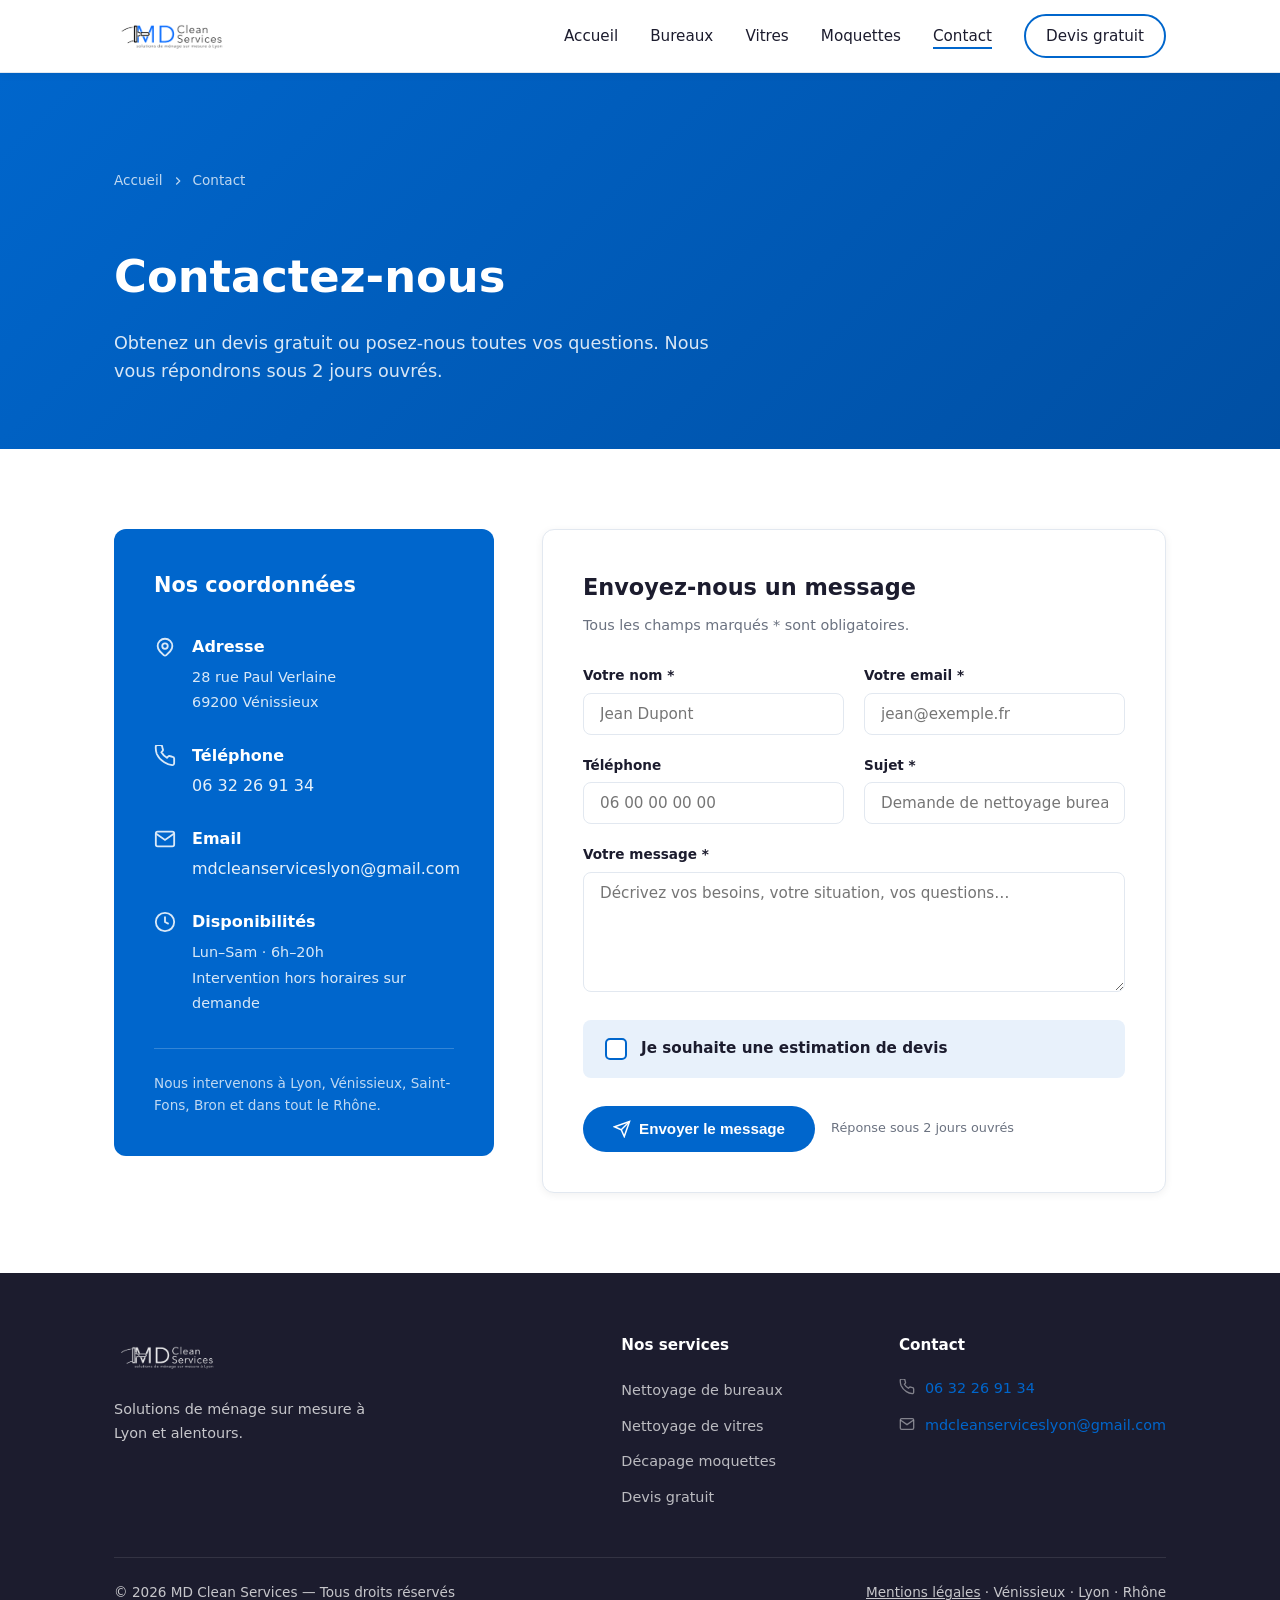
==== commit 7a3848e8: "refactor: ♻️ header et footer factorisés en Web Components - Nouveau js/components.js : SiteHeader e" ====
--- a/contact.html
+++ b/contact.html
@@ -8,27 +8,11 @@
   <link rel="canonical" href="https://www.mdcleanservices.com/contact.html">
   <link rel="icon" type="image/png" href="images/logo.png">
   <link rel="stylesheet" href="css/style.css">
+  <script src="js/components.js"></script>
 </head>
 <body>
 
-<header>
-  <nav class="container">
-    <a href="index.html" class="nav-logo">
-      <img src="images/logo.png" alt="MD Clean Services" width="160" height="69">
-    </a>
-    <ul class="nav-links" id="nav-links">
-      <li><a href="index.html">Accueil</a></li>
-      <li><a href="nettoyage-bureaux.html">Bureaux</a></li>
-      <li><a href="nettoyage-vitres.html">Vitres</a></li>
-      <li><a href="moquettes.html">Moquettes</a></li>
-      <li><a href="contact.html">Contact</a></li>
-      <li><a href="contact.html" class="btn btn-outline" style="padding:8px 20px">Devis gratuit</a></li>
-    </ul>
-    <button class="nav-burger" aria-label="Ouvrir le menu" aria-expanded="false">
-      <span></span><span></span><span></span>
-    </button>
-  </nav>
-</header>
+<site-header></site-header>
 
 <section class="page-hero">
   <div class="container">
@@ -199,41 +183,7 @@
   </div>
 </section>
 
-<footer>
-  <div class="container">
-    <div class="footer-grid">
-      <div class="footer-brand">
-        <img src="images/logo.png" alt="MD Clean Services">
-        <p>Solutions de ménage sur mesure à Lyon et alentours. Professionnels et particuliers.</p>
-      </div>
-      <div class="footer-col">
-        <h4>Nos services</h4>
-        <ul class="footer-links">
-          <li><a href="nettoyage-bureaux.html">Nettoyage de bureaux</a></li>
-          <li><a href="nettoyage-vitres.html">Nettoyage de vitres</a></li>
-          <li><a href="moquettes.html">Décapage moquettes</a></li>
-          <li><a href="contact.html">Devis gratuit</a></li>
-        </ul>
-      </div>
-      <div class="footer-col">
-        <h4>Contact</h4>
-        <div class="footer-contact-item">
-          <svg width="16" height="16" viewBox="0 0 24 24" fill="none" stroke="currentColor" stroke-width="2"><path d="M22 16.92v3a2 2 0 01-2.18 2 19.79 19.79 0 01-8.63-3.07A19.5 19.5 0 013.07 9.82 19.79 19.79 0 012 1.18 2 2 0 013.96 0h3a2 2 0 012 1.72c.127.96.361 1.903.7 2.81a2 2 0 01-.45 2.11L8.09 7.91a16 16 0 006 6l1.27-1.27a2 2 0 012.11-.45c.907.339 1.85.573 2.81.7A2 2 0 0122 14.92z"/></svg>
-          <a href="tel:0632269134">06 32 26 91 34</a>
-        </div>
-        <div class="footer-contact-item">
-          <svg width="16" height="16" viewBox="0 0 24 24" fill="none" stroke="currentColor" stroke-width="2"><path d="M4 4h16c1.1 0 2 .9 2 2v12c0 1.1-.9 2-2 2H4c-1.1 0-2-.9-2-2V6c0-1.1.9-2 2-2z"/><polyline points="22,6 12,13 2,6"/></svg>
-          <a href="mailto:mdcleanserviceslyon@gmail.com">mdcleanserviceslyon@gmail.com</a>
-        </div>
-      </div>
-    </div>
-    <hr class="footer-divider">
-    <div class="footer-bottom">
-      <span>© 2026 MD Clean Services — Tous droits réservés</span>
-      <span><a href="mentions-legales.html" style="color:inherit;text-decoration:underline">Mentions légales</a> · Vénissieux · Lyon · Rhône</span>
-    </div>
-  </div>
-</footer>
+<site-footer></site-footer>
 
 <script src="js/main.js"></script>
 <script src="js/devis.js"></script>
